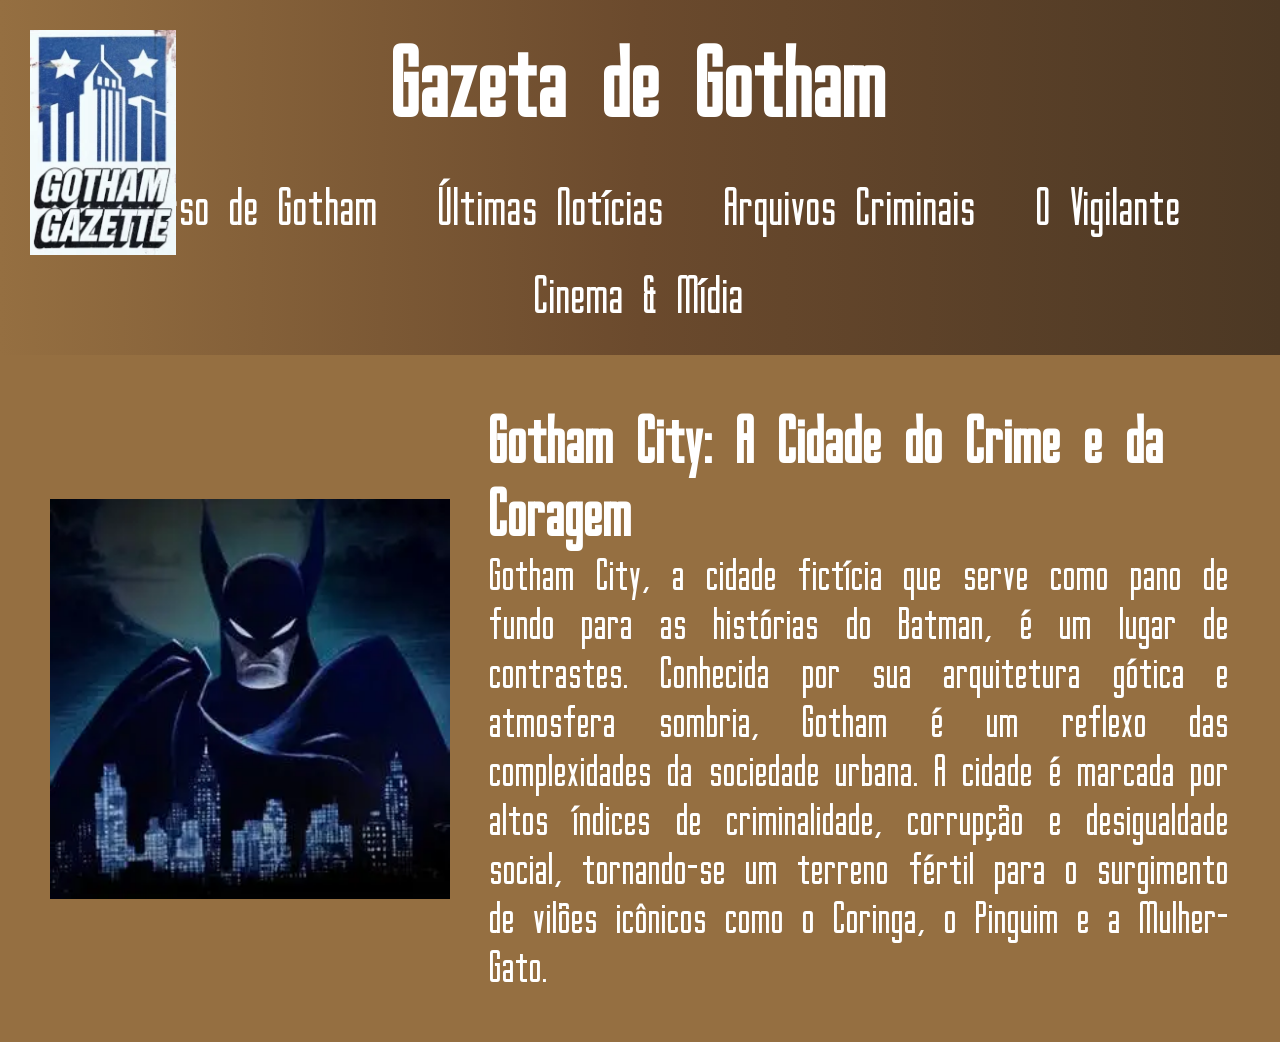
==== index.html @ fdb7f5cd "arquivos novos" ====
<!doctype html>
<html lang="pt-br">
  <head>
    <meta charset="UTF-8" />
    <meta name="viewport" content="width=device-width, initial-scale=1.0" />
    <title>Multiverso news</title>
    <link rel="stylesheet" href="css/estilo.css" />
    <link
      rel="shortcut icon"
      type="image/x-icon"
      href="img/icons8-batman-16 (1).png"
    />
    <style>
      
      @font-face {
  font-family: "Gotham";
  src: url("/font/GothamNights-e49g.ttf") format("truetype");
  font-display: swap;
}

   
    </style>
  </head>

  <body>

    <div class="container">
      <header class="header">
        <div class="logo">
          <img src="img/Logo_da_Gotham_Gazette2.webp" alt="Logo do site" />
        </div>
        <h1>Gazeta de Gotham</h1>
      </header>
      
      <nav>
        <div class="menu">
        <ul>   
            <li><a href="/universo de gotham/universo.html">Universo de Gotham</a></li>
            <li><a href="#">Últimas Notícias</a></li>
            <li><a href="#">Arquivos Criminais</a></li>
            <li><a href="#">O Vigilante</a></li>
            <li><a href="#">Cinema & Mídia</a></li>
        </ul>
        </div>
      </nav>
    </div>

    <main>
    <article class="article">

        <img src="img/OIP.webp" alt="Imagem do Batman observando Gotham">

        <div class="text">
            <h2>Gotham City: A Cidade do Crime e da Coragem</h2>
            <p>
                Gotham City, a cidade fictícia que serve como pano de fundo para as histórias do Batman, é um lugar de contrastes. Conhecida por sua arquitetura gótica e atmosfera sombria, Gotham é um reflexo das complexidades da sociedade urbana. 
                A cidade é marcada por altos índices de criminalidade, corrupção e desigualdade social, tornando-se um terreno fértil para o surgimento de vilões icônicos como o Coringa, o Pinguim e a Mulher-Gato.
            </p>
        </div>

    </article>
</main>

    
        
  </body>
</html>
---- css/estilo.css ----
*{
    margin: 0;
    padding: 0;
    box-sizing: border-box;
}
body{
    background:  #956f41;
}
.header {
    position: relative;
}

.container{
 
    width: 100%;
    background: linear-gradient(to right, #956f41, #6b4a2d, #4c3824);
    padding: 30px;
}

.container h1{

    text-align: center;
    margin-bottom: 40px;
    font-size: 90px;
    color: #fff;
    font-family: 'Gotham';

}

  .menu ul {
    display: flex;
    justify-content: center;
     flex-wrap: wrap;
     gap: 30px 60px;
    list-style: none;
}
  .menu a {
    color: #fff;
    font-family: "Gotham", sans-serif;
    font-size: 3rem;
    text-decoration: none;
  }
  
  .menu a:hover,
  .menu a:focus-visible {
    color: #d8b27c;
    text-decoration: underline;
  }
  
.logo { 
    position: absolute;
    top: 0px;
    left: 0px;
}
.logo img{
    height: 225px;
}

.article{
display: flex;
    align-items: center;
    gap: 40px;
    padding: 50px;

}

.article img {
    width: 600px;
    height: 400px;
    object-fit: cover;
}


.article h2 {
    color: white;
    font-family: "Gotham";
    font-size: 60px;
}
.text p{
    color: white;
    font-family: "Gotham";
    font-size: 40px;
    text-align: justify;
}
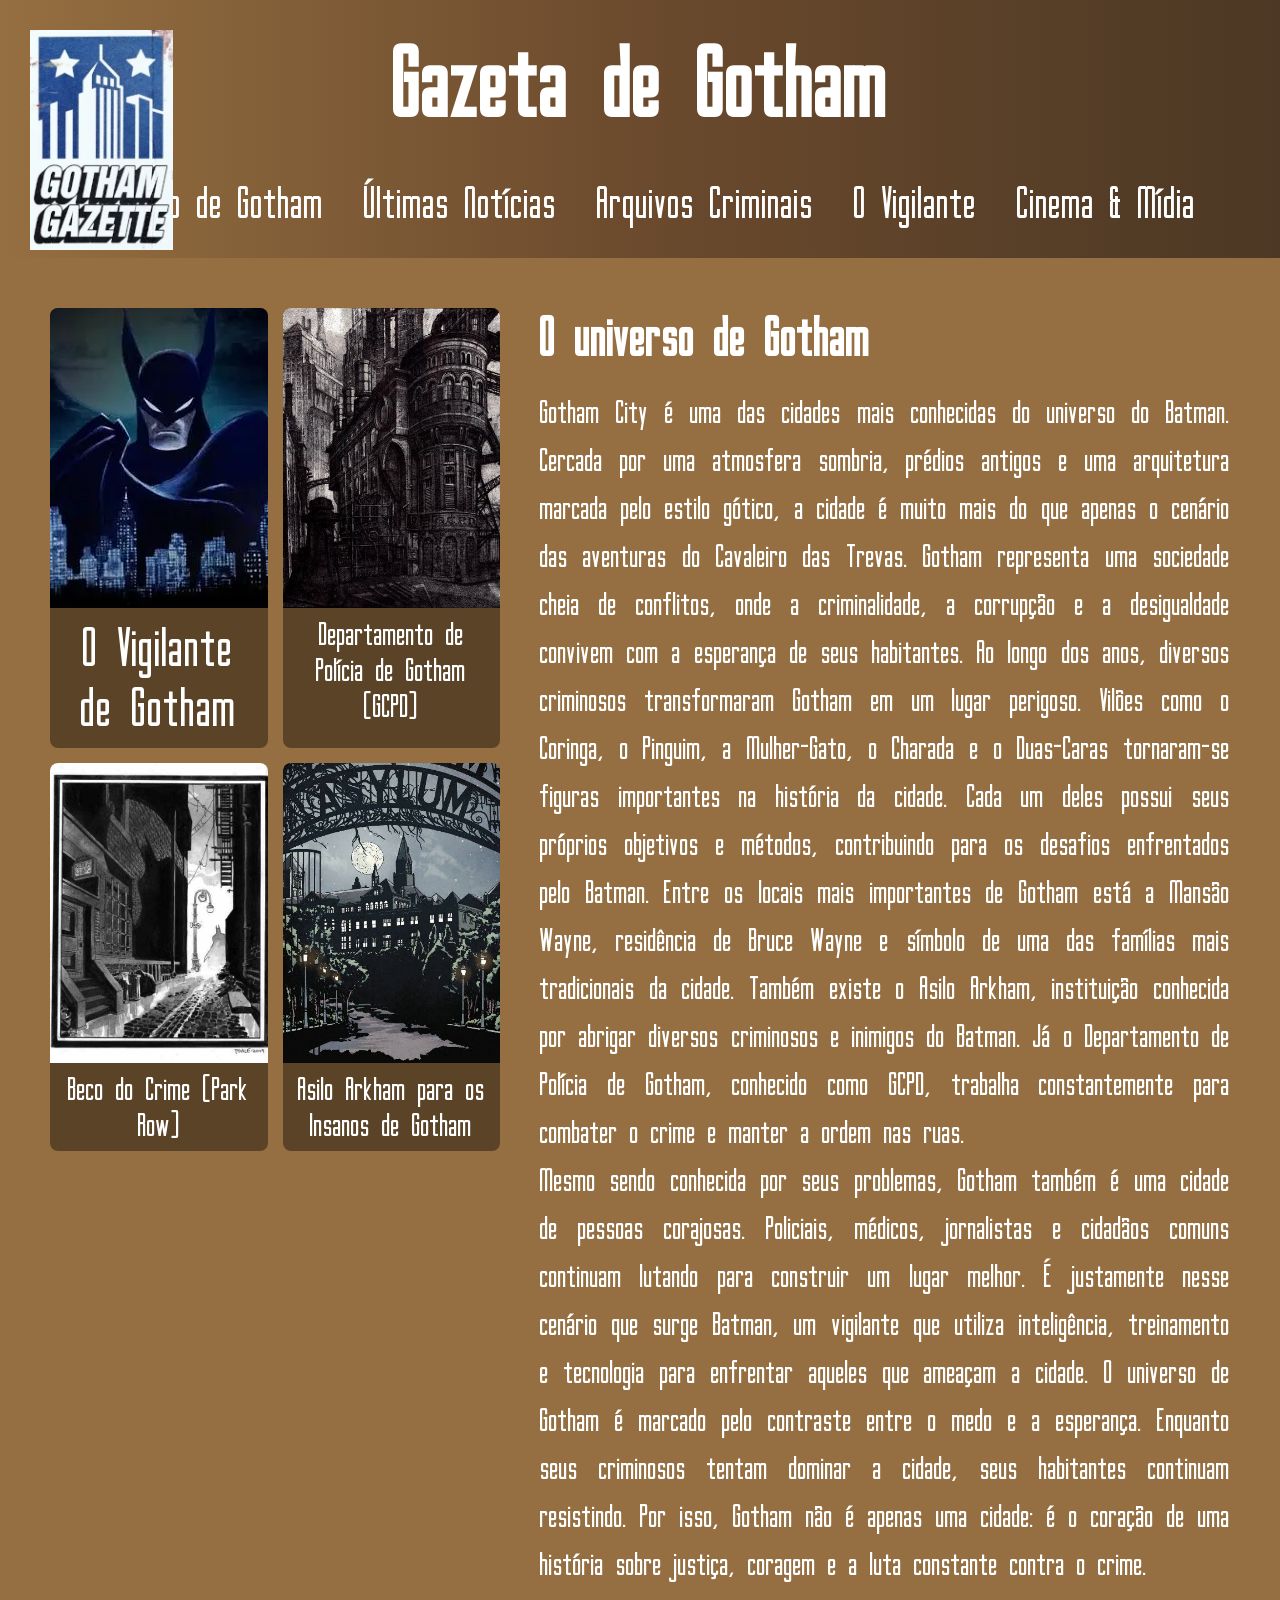
==== commit e93e4787: "Adiciona seção de galeria 2x2 e ajusta estilos CSS" ====
--- a/index.html
+++ b/index.html
@@ -45,22 +45,49 @@
       </nav>
     </div>
 
-    <main>
-    <article class="article">
+<main>
+      <article class="article">
+        <div class="galeria-grid">
+          <figure class="card-imagem">
+            <img src="/img/OIP.webp" alt="Batman observando a cidade de Gotham">
+            <figcaption id="vigilante">O Vigilante de Gotham</figcaption>
+          </figure>
 
-        <img src="img/OIP.webp" alt="Imagem do Batman observando Gotham">
+          <figure class="card-imagem">
+            <img src="/img/gotham_city_police_headquarters_001.jpg" alt="Quartel de polícia de Gotham">
+            <figcaption>Departamento de Polícia de Gotham (GCPD)</figcaption>
+          </figure>
+
+          <figure class="card-imagem">
+            <img src="/img/beco do crime.jpg" alt="Beco do Crime em Gotham">
+            <figcaption>Beco do Crime (Park Row)</figcaption>
+          </figure>
+
+          <figure class="card-imagem">
+            <img src="/img/asilum arkham.jpg" alt="Asilo Arkham">
+            <figcaption>Asilo Arkham para os Insanos de Gotham</figcaption>
+          </figure>
+        </div>
 
         <div class="text">
-            <h2>Gotham City: A Cidade do Crime e da Coragem</h2>
-            <p>
-                Gotham City, a cidade fictícia que serve como pano de fundo para as histórias do Batman, é um lugar de contrastes. Conhecida por sua arquitetura gótica e atmosfera sombria, Gotham é um reflexo das complexidades da sociedade urbana. 
-                A cidade é marcada por altos índices de criminalidade, corrupção e desigualdade social, tornando-se um terreno fértil para o surgimento de vilões icônicos como o Coringa, o Pinguim e a Mulher-Gato.
-            </p>
+          <h2>O universo de Gotham</h2>
+          <p>
+           Gotham City é uma das cidades mais conhecidas do universo do Batman. Cercada por uma atmosfera sombria, prédios antigos e uma arquitetura marcada pelo estilo gótico, a cidade é muito mais do que apenas o cenário das aventuras do Cavaleiro das Trevas. Gotham representa uma sociedade cheia de conflitos, onde a criminalidade, a corrupção e a desigualdade convivem com a esperança de seus habitantes.
+
+Ao longo dos anos, diversos criminosos transformaram Gotham em um lugar perigoso. Vilões como o Coringa, o Pinguim, a Mulher-Gato, o Charada e o Duas-Caras tornaram-se figuras importantes na história da cidade. Cada um deles possui seus próprios objetivos e métodos, contribuindo para os desafios enfrentados pelo Batman.
+
+Entre os locais mais importantes de Gotham está a Mansão Wayne, residência de Bruce Wayne e símbolo de uma das famílias mais tradicionais da cidade. Também existe o Asilo Arkham, instituição conhecida por abrigar diversos criminosos e inimigos do Batman. Já o Departamento de Polícia de Gotham, conhecido como GCPD, trabalha constantemente para combater o crime e manter a ordem nas ruas.
+          <br>
+          <p>
+           Mesmo sendo conhecida por seus problemas, Gotham também é uma cidade de pessoas corajosas. Policiais, médicos, jornalistas e cidadãos comuns continuam lutando para construir um lugar melhor. É justamente nesse cenário que surge Batman, um vigilante que utiliza inteligência, treinamento e tecnologia para enfrentar aqueles que ameaçam a cidade.
+
+O universo de Gotham é marcado pelo contraste entre o medo e a esperança. Enquanto seus criminosos tentam dominar a cidade, seus habitantes continuam resistindo. Por isso, Gotham não é apenas uma cidade: é o coração de uma história sobre justiça, coragem e a luta constante contra o crime.
+
+
+          </p>
         </div>
-
-    </article>
-</main>
-
+      </article>
+    </main>
     
         
   </body>
--- a/css/estilo.css
+++ b/css/estilo.css
@@ -1,85 +1,123 @@
-*{
+* {
     margin: 0;
     padding: 0;
     box-sizing: border-box;
 }
-body{
-    background:  #956f41;
+
+body {
+    background: #956f41;
 }
+
 .header {
     position: relative;
 }
 
-.container{
- 
+.container {
     width: 100%;
     background: linear-gradient(to right, #956f41, #6b4a2d, #4c3824);
     padding: 30px;
 }
 
-.container h1{
-
+.container h1 {
     text-align: center;
     margin-bottom: 40px;
-    font-size: 90px;
+    font-size: 90px; /* Ajustado de 90px para proportionalidade */
     color: #fff;
-    font-family: 'Gotham';
-
+    font-family: 'Gotham', sans-serif;
 }
 
-  .menu ul {
+.menu ul {
     display: flex;
     justify-content: center;
-     flex-wrap: wrap;
-     gap: 30px 60px;
+    flex-wrap: wrap;
+    gap: 20px 40px;
     list-style: none;
 }
-  .menu a {
+
+.menu a {
     color: #fff;
     font-family: "Gotham", sans-serif;
-    font-size: 3rem;
+    font-size: 40px; /* Ajustado de 3rem para não quebrar a navegação */
     text-decoration: none;
-  }
-  
-  .menu a:hover,
-  .menu a:focus-visible {
+}
+
+.menu a:hover,
+.menu a:focus-visible {
     color: #d8b27c;
     text-decoration: underline;
-  }
-  
+}
+
 .logo { 
     position: absolute;
     top: 0px;
     left: 0px;
 }
-.logo img{
-    height: 225px;
+
+.logo img {
+    height: 220px; /* Reduzido levemente para alinhar com o cabeçalho */
 }
 
-.article{
-display: flex;
-    align-items: center;
+/* Layout Principal */
+.article {
+    display: flex;
+    align-items: flex-start; /* Alinha topo da galeria com o topo do texto */
     gap: 40px;
     padding: 50px;
-
 }
 
-.article img {
-    width: 600px;
-    height: 400px;
-    object-fit: cover;
+/* Galeria Grid 2x2 */
+.galeria-grid {
+    display: grid;
+    grid-template-columns: repeat(2, 1fr);
+    gap: 15px;
+    flex: 1; 
+    min-width: 450px; 
 }
 
+.card-imagem {
+    margin: 0;
+    display: flex;
+    flex-direction: column;
+    background-color: rgba(0, 0, 0, 0.4);
+    border-radius: 8px;
+    overflow: hidden;
+}
+
+.card-imagem img {
+    width: 100%;
+    height: 300px;
+    object-fit: cover;
+    display: block;
+}
+
+.card-imagem figcaption {
+    color: #fff;
+    font-family: "Gotham", sans-serif;
+    font-size: 30px;
+    padding: 8px;
+    text-align: center;
+}
+.card-imagem figcaption#vigilante {
+    font-size: 50px; 
+    padding: 10px;
+}
+
+/* Seção de Texto */
+.text {
+    flex: 2;
+}
 
 .article h2 {
     color: white;
-    font-family: "Gotham";
-    font-size: 60px;
+    font-family: "Gotham", sans-serif;
+    font-size: 50px; /* Ajustado de 60px */
+    margin-bottom: 20px;
 }
-.text p{
+
+.text p {
     color: white;
-    font-family: "Gotham";
-    font-size: 40px;
+    font-family: "Gotham", sans-serif;
+    font-size: 30px; /* Ajustado de 40px para leitura padrão */
+    line-height: 1.6;  /* Melhora o espaçamento entre linhas */
     text-align: justify;
-}
-    
+}
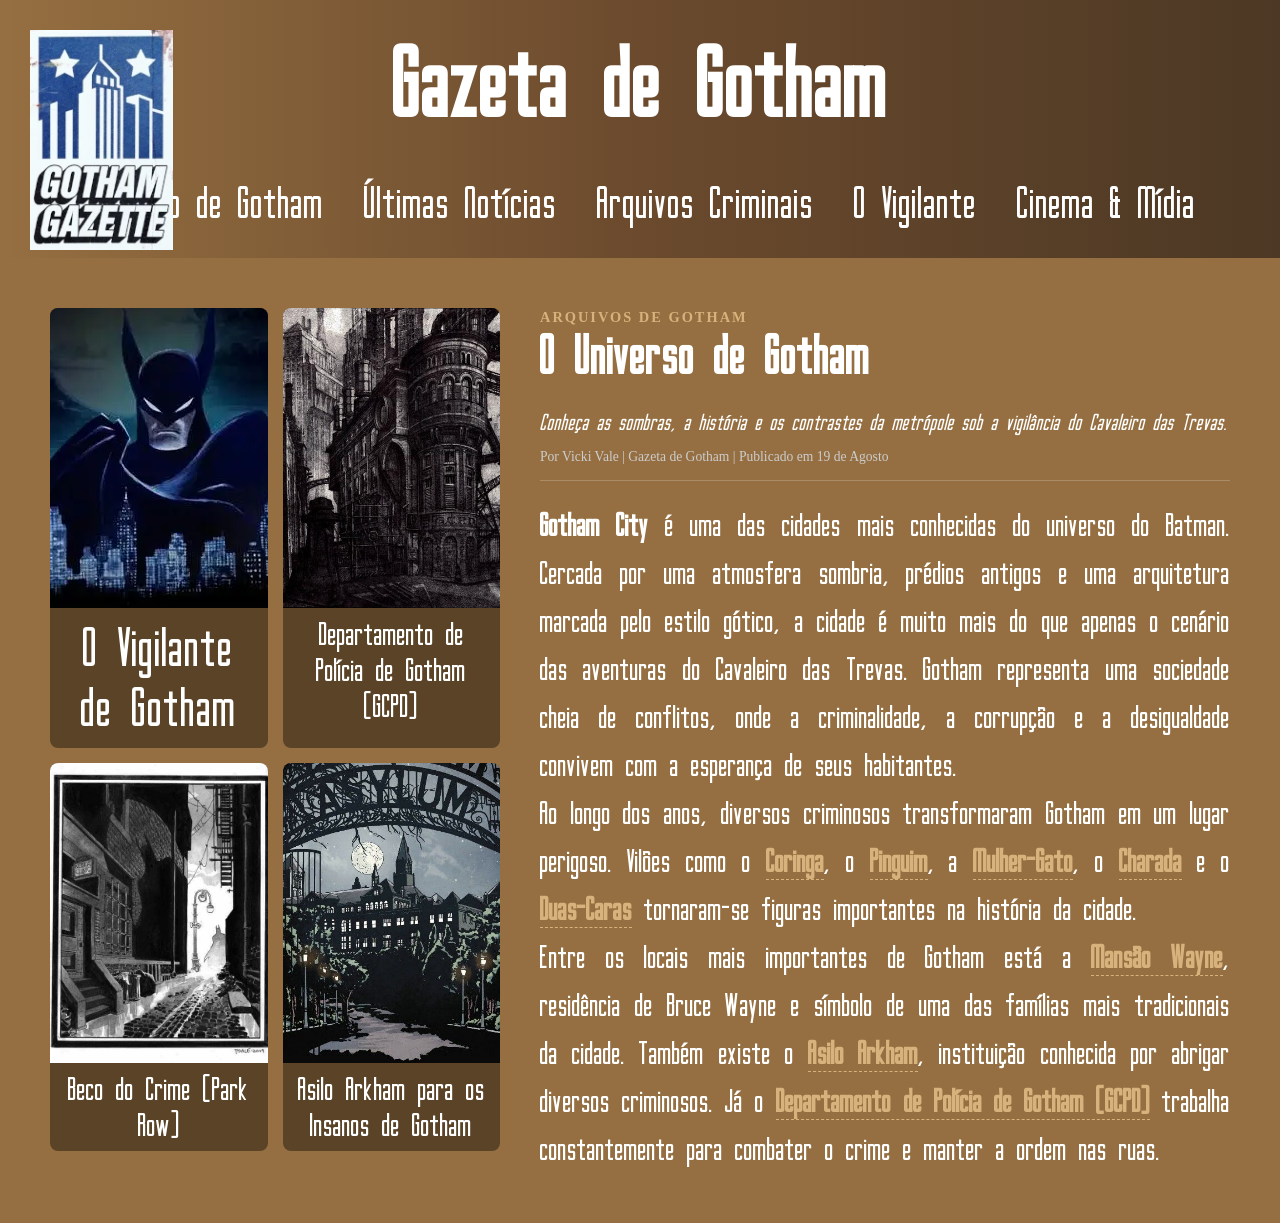
==== commit dd468dbb: "teste com adição de texto decorativo, com tom mais jornalistico" ====
--- a/index.html
+++ b/index.html
@@ -70,22 +70,29 @@
         </div>
 
         <div class="text">
-          <h2>O universo de Gotham</h2>
-          <p>
-           Gotham City é uma das cidades mais conhecidas do universo do Batman. Cercada por uma atmosfera sombria, prédios antigos e uma arquitetura marcada pelo estilo gótico, a cidade é muito mais do que apenas o cenário das aventuras do Cavaleiro das Trevas. Gotham representa uma sociedade cheia de conflitos, onde a criminalidade, a corrupção e a desigualdade convivem com a esperança de seus habitantes.
+  <!-- Categoria e Título da Matéria -->
+  <span class="categoria-tag">ARQUIVOS DE GOTHAM</span>
+  <h2>O Universo de Gotham</h2>
+  <p class="subtitulo">Conheça as sombras, a história e os contrastes da metrópole sob a vigilância do Cavaleiro das Trevas.</p>
+  
+  <!-- Metadados da Notícia -->
+  <div class="meta-noticia">
+    Por <span>Vicki Vale</span> | Gazeta de Gotham | Publicado em 19 de Agosto
+  </div>
 
-Ao longo dos anos, diversos criminosos transformaram Gotham em um lugar perigoso. Vilões como o Coringa, o Pinguim, a Mulher-Gato, o Charada e o Duas-Caras tornaram-se figuras importantes na história da cidade. Cada um deles possui seus próprios objetivos e métodos, contribuindo para os desafios enfrentados pelo Batman.
+  <!-- Parágrafos divididos com links internos -->
+  <p>
+    <strong>Gotham City</strong> é uma das cidades mais conhecidas do universo do Batman. Cercada por uma atmosfera sombria, prédios antigos e uma arquitetura marcada pelo estilo gótico, a cidade é muito mais do que apenas o cenário das aventuras do Cavaleiro das Trevas. Gotham representa uma sociedade cheia de conflitos, onde a criminalidade, a corrupção e a desigualdade convivem com a esperança de seus habitantes.
+  </p>
 
-Entre os locais mais importantes de Gotham está a Mansão Wayne, residência de Bruce Wayne e símbolo de uma das famílias mais tradicionais da cidade. Também existe o Asilo Arkham, instituição conhecida por abrigar diversos criminosos e inimigos do Batman. Já o Departamento de Polícia de Gotham, conhecido como GCPD, trabalha constantemente para combater o crime e manter a ordem nas ruas.
-          <br>
-          <p>
-           Mesmo sendo conhecida por seus problemas, Gotham também é uma cidade de pessoas corajosas. Policiais, médicos, jornalistas e cidadãos comuns continuam lutando para construir um lugar melhor. É justamente nesse cenário que surge Batman, um vigilante que utiliza inteligência, treinamento e tecnologia para enfrentar aqueles que ameaçam a cidade.
+  <p>
+    Ao longo dos anos, diversos criminosos transformaram Gotham em um lugar perigoso. Vilões como o <a href="/viloes/coringa.html">Coringa</a>, o <a href="/viloes/pinguim.html">Pinguim</a>, a <a href="/viloes/mulher-gato.html">Mulher-Gato</a>, o <a href="/viloes/charada.html">Charada</a> e o <a href="/viloes/duas-caras.html">Duas-Caras</a> tornaram-se figuras importantes na história da cidade.
+  </p>
 
-O universo de Gotham é marcado pelo contraste entre o medo e a esperança. Enquanto seus criminosos tentam dominar a cidade, seus habitantes continuam resistindo. Por isso, Gotham não é apenas uma cidade: é o coração de uma história sobre justiça, coragem e a luta constante contra o crime.
-
-
-          </p>
-        </div>
+  <p>
+    Entre os locais mais importantes de Gotham está a <a href="/locais/mansao-wayne.html">Mansão Wayne</a>, residência de Bruce Wayne e símbolo de uma das famílias mais tradicionais da cidade. Também existe o <a href="/locais/asilo-arkham.html">Asilo Arkham</a>, instituição conhecida por abrigar diversos criminosos. Já o <a href="/locais/gcpd.html">Departamento de Polícia de Gotham (GCPD)</a> trabalha constantemente para combater o crime e manter a ordem nas ruas.
+  </p>
+</div>
       </article>
     </main>
     
--- a/css/estilo.css
+++ b/css/estilo.css
@@ -120,4 +120,60 @@
     font-size: 30px; /* Ajustado de 40px para leitura padrão */
     line-height: 1.6;  /* Melhora o espaçamento entre linhas */
     text-align: justify;
+}
+/* Estilo da Categoria e Subtítulo */
+.categoria-tag {
+    color: #d8b27c;
+    font-size: 0.9rem;
+    font-weight: bold;
+    text-transform: uppercase;
+    letter-spacing: 2px;
+}
+
+.subtitulo {
+    font-size: 1.3rem !important;
+    font-style: italic;
+    color: #e0e0e0;
+    margin-bottom: 10px;
+}
+
+.meta-noticia {
+    font-size: 0.85rem;
+    color: #ccc;
+    border-bottom: 1px solid rgba(255, 255, 255, 0.2);
+    padding-bottom: 15px;
+    margin-bottom: 20px;
+}
+
+/* Links dentro do texto */
+.text a {
+    color: #d8b27c;
+    text-decoration: none;
+    font-weight: bold;
+    border-bottom: 1px dashed #d8b27c;
+    transition: color 0.2s ease;
+}
+
+.text a:hover {
+    color: #ffffff;
+    border-bottom-style: solid;
+}
+
+/* Transição de hover nos Cards de Imagem */
+.card-imagem img {
+    transition: transform 0.3s ease;
+}
+
+.card-imagem:hover img {
+    transform: scale(1.05); /* Efeito de zoom leve ao passar o mouse */
+}
+
+.card-imagem figcaption a {
+    color: #fff;
+    text-decoration: none;
+}
+
+.card-imagem figcaption a:hover {
+    color: #d8b27c;
+    text-decoration: underline;
 }
